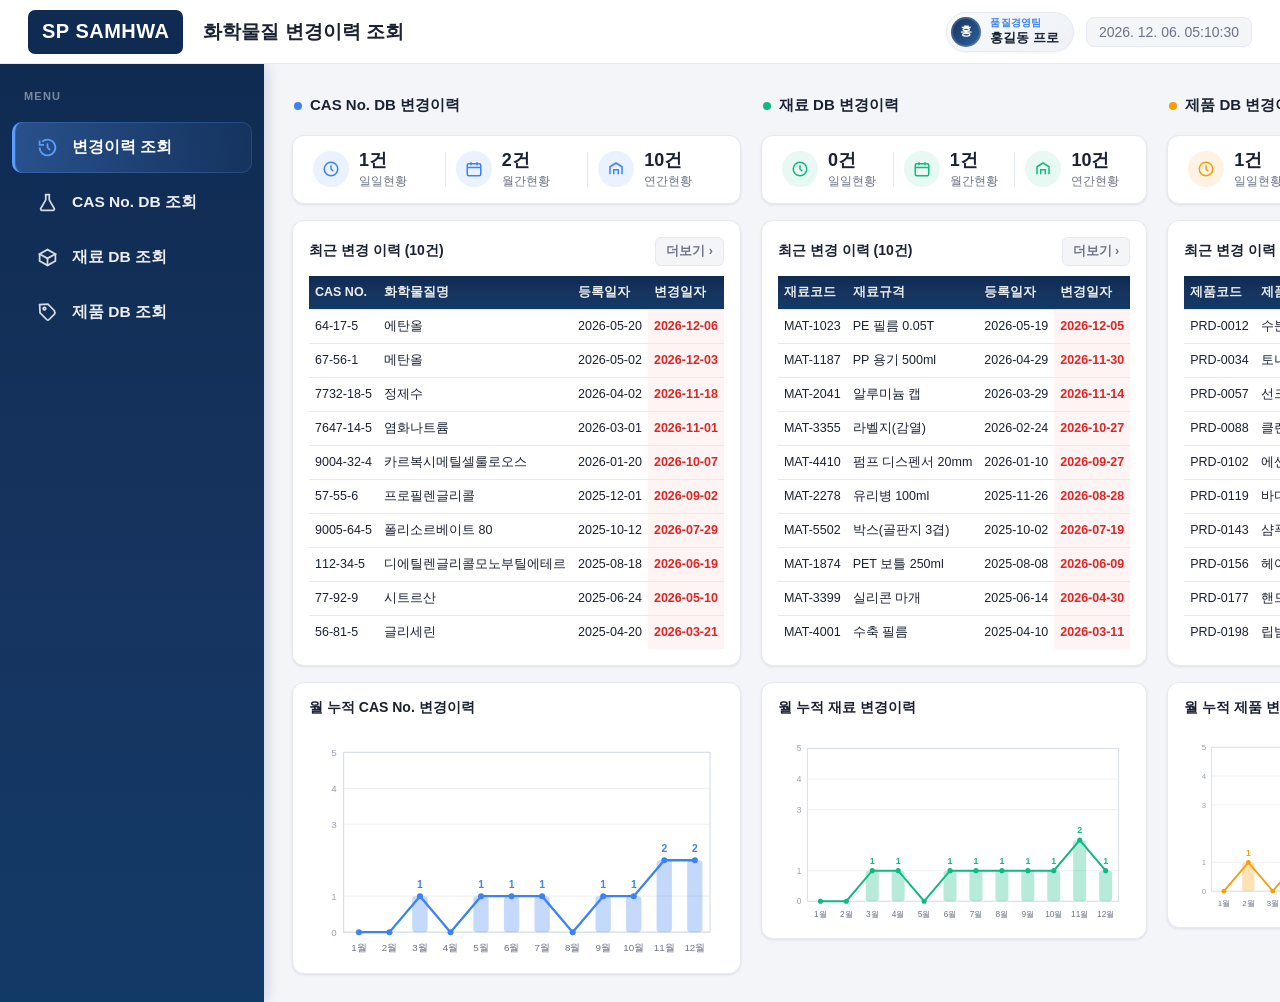
==== 1페이지_메인대시보드.html @ 1446a9ec "Add chemical substance change history lookup prototype Static HTML/CSS/JS prototype for the change-h" ====
<!DOCTYPE html>
<html lang="ko">
<head>
<meta charset="UTF-8">
<meta name="viewport" content="width=device-width, initial-scale=1.0">
<title>화학물질 변경이력 조회</title>
<link rel="stylesheet" href="common.css">
</head>
<body>
  <div class="app-shell">
    <header>
      <div class="header-left">
        <div class="logo-wrap">
          <img id="logo-img" src="logo.png" alt="SP SAMHWA"
               onerror="this.style.display='none'; document.getElementById('logo-fallback').style.display='flex';">
          <div class="logo-fallback" id="logo-fallback">SP SAMHWA</div>
        </div>
        <div class="page-title">화학물질 변경이력 조회</div>
      </div>
      <div class="header-right">
        <div class="user-badge" id="header-user">
          <div class="user-avatar">
            <img src="user-photo.png" alt="홍길동"
                 onerror="this.replaceWith(document.createTextNode('홍'));">
          </div>
          <div class="user-text">
            <div class="user-team">품질경영팀</div>
            <div class="user-name">홍길동 프로</div>
          </div>
        </div>
        <div class="header-clock" id="header-clock"></div>
      </div>
    </header>

    <div class="app-body">
      <nav class="sidebar">
        <div class="sidebar-label">MENU</div>
        <a href="1페이지_메인대시보드.html" class="active">
          <span class="nav-icon"><svg viewBox="0 0 24 24" fill="none" stroke="currentColor" stroke-width="2"><path d="M3 12a9 9 0 1 0 3-6.7"/><path d="M3 4v5h5"/><path d="M12 7v5l3 3"/></svg></span>변경이력 조회
        </a>
        <a href="2페이지_CASNo_DB조회.html">
          <span class="nav-icon"><svg viewBox="0 0 24 24" fill="none" stroke="currentColor" stroke-width="2"><path d="M9 3h6"/><path d="M10 3v6l-5.5 9.5A1.5 1.5 0 0 0 5.8 21h12.4a1.5 1.5 0 0 0 1.3-2.5L14 9V3"/></svg></span>CAS No. DB 조회
        </a>
        <a href="3페이지_재료_DB조회.html">
          <span class="nav-icon"><svg viewBox="0 0 24 24" fill="none" stroke="currentColor" stroke-width="2"><path d="M21 8 12 3 3 8l9 5 9-5Z"/><path d="M3 8v8l9 5 9-5V8"/><path d="M12 13v8"/></svg></span>재료 DB 조회
        </a>
        <a href="4페이지_제품_DB조회.html">
          <span class="nav-icon"><svg viewBox="0 0 24 24" fill="none" stroke="currentColor" stroke-width="2"><path d="M20 10 12.5 2.5 3 3l.5 9.5L11 20a2 2 0 0 0 2.8 0L20 13.8a2 2 0 0 0 0-2.8Z"/><circle cx="8.5" cy="7.5" r="1.5"/></svg></span>제품 DB 조회
        </a>
      </nav>

      <main>
        <div class="columns" id="columns"></div>
      </main>
    </div>
  </div>

  <script src="common.js"></script>
  <script>
    // ---------- Mock 데이터 (변경일자는 오늘 기준 상대일수로 생성 → 실행할 때마다 카운팅이 실제로 동작) ----------
    const DB_TYPES = [
      {
        key: 'cas', cls: 'cas', title: 'CAS No. DB 변경이력', shortName: 'CAS No.',
        columns: ['CAS NO.', '화학물질명', '등록일자', '변경일자'],
        offsets: [0, 3, 18, 35, 60, 95, 130, 170, 210, 260],
        names: ['64-17-5 · 에탄올', '67-56-1 · 메탄올', '7732-18-5 · 정제수', '7647-14-5 · 염화나트륨',
                '9004-32-4 · 카르복시메틸셀룰로오스', '57-55-6 · 프로필렌글리콜', '9005-64-5 · 폴리소르베이트 80',
                '112-34-5 · 디에틸렌글리콜모노부틸에테르', '77-92-9 · 시트르산', '56-81-5 · 글리세린']
      },
      {
        key: 'material', cls: 'material', title: '재료 DB 변경이력', shortName: '재료',
        columns: ['재료코드', '재료규격', '등록일자', '변경일자'],
        offsets: [1, 6, 22, 40, 70, 100, 140, 180, 220, 270],
        names: ['MAT-1023 · PE 필름 0.05T', 'MAT-1187 · PP 용기 500ml', 'MAT-2041 · 알루미늄 캡',
                'MAT-3355 · 라벨지(감열)', 'MAT-4410 · 펌프 디스펜서 20mm', 'MAT-2278 · 유리병 100ml',
                'MAT-5502 · 박스(골판지 3겹)', 'MAT-1874 · PET 보틀 250ml', 'MAT-3399 · 실리콘 마개', 'MAT-4001 · 수축 필름']
      },
      {
        key: 'product', cls: 'product', title: '제품 DB 변경이력', shortName: '제품',
        columns: ['제품코드', '제품명', '등록일자', '변경일자'],
        offsets: [0, 9, 25, 55, 85, 120, 160, 200, 240, 290],
        names: ['PRD-0012 · 수분크림 100ml', 'PRD-0034 · 토너 150ml', 'PRD-0057 · 선크림 50ml',
                'PRD-0088 · 클렌징폼 120g', 'PRD-0102 · 에센스 30ml', 'PRD-0119 · 바디로션 300ml',
                'PRD-0143 · 샴푸 400ml', 'PRD-0156 · 헤어에센스 80ml', 'PRD-0177 · 핸드크림 50ml', 'PRD-0198 · 립밤 5g']
      }
    ];

    const COLOR_MAP = { cas: '#3b82f6', material: '#10b981', product: '#f59e0b' };

    // 1월~12월 고정 (올해 기준). 아직 도래하지 않은 미래 월은 isFuture=true로 표시하여 그래프를 그리지 않음
    const MONTHLY_WINDOW = Array.from({ length: 12 }, (_, i) => {
      const month = i + 1;
      return { year: todayYear, month, label: `${month}월`, isFuture: month > todayMonth };
    });

    // 월별 집계: 중단 변경이력(rows)과 동일한 데이터로 히스토그램 연동
    function monthlyAggregate(rows) {
      return MONTHLY_WINDOW.map(({ year, month, label, isFuture }) => {
        const count = isFuture ? 0 : rows.filter(r => {
          const [y, m] = r[3].split('-').map(Number);
          return y === year && m === month;
        }).length;
        return { label, count, isFuture };
      });
    }

    // 등록일자는 변경일자보다 항상 이전으로 임의 생성
    function buildRows(db) {
      return db.offsets.map((off, i) => {
        const changedDate = daysAgo(off);
        const registeredDate = daysAgo(off + 200 + i * 15);
        const [code, name] = db.names[i].split(' · ');
        return [code, name, registeredDate, changedDate];
      });
    }

    // ---------- 카운팅 규칙 ----------
    // 일일: 변경일자 == 오늘 / 월간: 변경일자의 연·월 == 오늘의 연·월 / 연간: 변경일자의 연 == 오늘의 연
    function countStats(rows) {
      let daily = 0, monthly = 0, yearly = 0;
      rows.forEach(r => {
        const changed = r[3];
        const [y, m] = changed.split('-').map(Number);
        if (changed === todayISO) daily++;
        if (y === todayYear && m === todayMonth) monthly++;
        if (y === todayYear) yearly++;
      });
      return { daily, monthly, yearly };
    }

    // "보기 좋은" 눈금 최댓값 계산 (1/2/5 x 10^n 단위)
    function niceCeil(v) {
      if (v <= 5) return 5;
      const magnitude = Math.pow(10, Math.floor(Math.log10(v)));
      const residual = v / magnitude;
      let niceResidual = 10;
      if (residual <= 1) niceResidual = 1;
      else if (residual <= 2) niceResidual = 2;
      else if (residual <= 5) niceResidual = 5;
      return niceResidual * magnitude;
    }

    // ---------- 순수 SVG 콤보 차트(막대+꺾은선), 외부 라이브러리 미사용 ----------
    // buckets: [{label, count, isFuture}, ...] - 중단 변경이력과 동일 데이터로 집계된 값
    function comboChartSvg(buckets, color) {
      const width = 360, height = 200;
      const pad = { top: 22, right: 12, bottom: 22, left: 30 };
      const chartW = width - pad.left - pad.right;
      const chartH = height - pad.top - pad.bottom;
      const data = buckets.map(b => b.count);
      const rawMax = Math.max(...data, 1);
      const scaleMax = niceCeil(rawMax * 1.2);
      const tickCount = 4;
      const step = chartW / data.length;
      const barW = step * 0.5;
      const yOf = v => pad.top + chartH - (v / scaleMax) * chartH;

      // 틀(테두리)
      const frame = `<rect x="${pad.left}" y="${pad.top}" width="${chartW}" height="${chartH}" fill="none" stroke="#d8dee8" stroke-width="1"/>`;

      // 좌측 눈금 + 가로 그리드선
      let gridlines = '', tickLabels = '';
      for (let i = 0; i <= tickCount; i++) {
        const val = Math.round((scaleMax / tickCount) * i);
        const y = yOf(val);
        gridlines += `<line x1="${pad.left}" y1="${y.toFixed(1)}" x2="${pad.left + chartW}" y2="${y.toFixed(1)}" stroke="#eef1f6" stroke-width="1"/>`;
        tickLabels += `<text x="${pad.left - 6}" y="${(y + 3).toFixed(1)}" font-size="8.5" fill="#98a1b3" text-anchor="end">${val}</text>`;
      }

      // 막대 + 꺾은선 + 값 라벨 (미래 월은 데이터가 없으므로 아예 그리지 않음)
      let bars = '', points = [], valueLabels = '';
      buckets.forEach((b, i) => {
        if (b.isFuture) return;
        const v = b.count;
        const barH = (v / scaleMax) * chartH;
        const x = pad.left + step * i + (step - barW) / 2;
        const y = pad.top + (chartH - barH);
        bars += `<rect x="${x.toFixed(1)}" y="${y.toFixed(1)}" width="${barW.toFixed(1)}" height="${barH.toFixed(1)}" rx="3" fill="${color}" fill-opacity="0.30"/>`;
        const cx = pad.left + step * i + step / 2;
        const cy = yOf(v);
        points.push([cx, cy]);
        if (v > 0) {
          valueLabels += `<text x="${cx.toFixed(1)}" y="${(cy - 7).toFixed(1)}" font-size="9" font-weight="700" fill="${color}" text-anchor="middle">${v}</text>`;
        }
      });

      const linePath = points.map((p, i) => (i === 0 ? 'M' : 'L') + p[0].toFixed(1) + ',' + p[1].toFixed(1)).join(' ');
      const dots = points.map(p => `<circle cx="${p[0].toFixed(1)}" cy="${p[1].toFixed(1)}" r="2.6" fill="${color}"/>`).join('');
      const monthLabels = buckets.map((b, i) => {
        const x = pad.left + step * i + step / 2;
        return `<text x="${x.toFixed(1)}" y="${height - 6}" font-size="8.5" fill="${b.isFuture ? '#c7ccd6' : '#6b7385'}" text-anchor="middle">${b.label}</text>`;
      }).join('');

      return `<svg viewBox="0 0 ${width} ${height}" xmlns="http://www.w3.org/2000/svg">
        ${gridlines}
        ${frame}
        ${tickLabels}
        ${bars}
        <path d="${linePath}" fill="none" stroke="${color}" stroke-width="2"/>
        ${dots}
        ${valueLabels}
        ${monthLabels}
      </svg>`;
    }

    // ---------- 렌더링 ----------
    const columnsEl = document.getElementById('columns');

    DB_TYPES.forEach(db => {
      const rows = buildRows(db).sort((a, b) => (a[3] < b[3] ? 1 : -1));
      const { daily, monthly, yearly } = countStats(rows);

      const section = document.createElement('section');
      section.className = `db-column ${db.cls}`;

      const rowsHtml = rows.map(r => `
        <tr>${r.map((cell, i) => `<td class="${i === 3 ? 'changed' : ''}">${cell}</td>`).join('')}</tr>
      `).join('');

      section.innerHTML = `
        <div class="column-title"><span class="dot"></span>${db.title}</div>

        <div class="summary-row">
          <div class="summary-item">
            <div class="summary-icon">${iconHtml('daily')}</div>
            <div><div class="summary-value">${daily.toLocaleString()}건</div><div class="summary-label">일일현황</div></div>
          </div>
          <div class="summary-divider"></div>
          <div class="summary-item">
            <div class="summary-icon">${iconHtml('monthly')}</div>
            <div><div class="summary-value">${monthly.toLocaleString()}건</div><div class="summary-label">월간현황</div></div>
          </div>
          <div class="summary-divider"></div>
          <div class="summary-item">
            <div class="summary-icon">${iconHtml('yearly')}</div>
            <div><div class="summary-value">${yearly.toLocaleString()}건</div><div class="summary-label">연간현황</div></div>
          </div>
        </div>

        <div class="card">
          <div class="card-header">
            <h3>최근 변경 이력 (10건)</h3>
            <button class="more-btn" data-target="${db.key}">더보기 ›</button>
          </div>
          <table>
            <thead><tr>${db.columns.map(c => `<th>${c}</th>`).join('')}</tr></thead>
            <tbody>${rowsHtml}</tbody>
          </table>
        </div>

        <div class="card chart-card">
          <div class="card-header"><h3>월 누적 ${db.shortName} 변경이력</h3></div>
          ${comboChartSvg(monthlyAggregate(rows), COLOR_MAP[db.key])}
        </div>
      `;

      columnsEl.appendChild(section);
    });

    wireIconFallbacks();

    const MORE_BTN_PAGE = { cas: '2페이지_CASNo_DB조회.html', material: '3페이지_재료_DB조회.html', product: '4페이지_제품_DB조회.html' };
    const MORE_BTN_READY = { cas: true, material: false, product: false };

    document.querySelectorAll('.more-btn').forEach(btn => {
      btn.addEventListener('click', () => {
        const key = btn.dataset.target;
        if (MORE_BTN_READY[key]) {
          location.href = MORE_BTN_PAGE[key];
        } else {
          alert('해당 상세 페이지는 추후 구축 예정입니다.');
        }
      });
    });
  </script>
</body>
</html>
---- common.css ----
:root {
  --bg: #f3f5f9;
  --surface: #ffffff;
  --border: #e5e9f0;
  --text: #1a2233;
  --text-muted: #6b7385;
  --cas: #3b82f6;
  --cas-bg: #eaf1ff;
  --material: #10b981;
  --material-bg: #e7f9f2;
  --product: #f59e0b;
  --product-bg: #fef3e2;
  --shadow: 0 1px 3px rgba(20, 30, 60, 0.06), 0 1px 2px rgba(20, 30, 60, 0.04);
}

* { box-sizing: border-box; }

body {
  margin: 0;
  background: var(--bg);
  color: var(--text);
  font-family: "Segoe UI", "Malgun Gothic", -apple-system, BlinkMacSystemFont, sans-serif;
}

.app-shell {
  display: flex;
  flex-direction: column;
  min-height: 100vh;
}

header {
  position: sticky;
  top: 0;
  z-index: 10;
  height: 64px;
  background: var(--surface);
  border-bottom: 1px solid var(--border);
  display: flex;
  align-items: center;
  justify-content: space-between;
  padding: 0 28px;
}

.header-left { display: flex; align-items: center; gap: 20px; }

.logo-wrap { display: flex; align-items: center; height: 44px; }
.logo-wrap img { height: 44px; display: block; }

.logo-fallback {
  display: none;
  align-items: center;
  height: 44px;
  padding: 0 14px;
  border-radius: 7px;
  background: #0f2b52;
  color: #fff;
  font-weight: 700;
  font-size: 20px;
  letter-spacing: 0.5px;
}

.page-title { font-size: 19px; font-weight: 700; color: var(--text); }

.header-right { display: flex; align-items: center; gap: 12px; }

.user-badge {
  display: flex;
  align-items: center;
  gap: 9px;
  padding: 4px 14px 4px 4px;
  border-radius: 999px;
  background: linear-gradient(135deg, #f8fafc, #eef1f6);
  border: 1px solid var(--border);
  box-shadow: 0 1px 2px rgba(20, 30, 60, 0.05);
}

.user-avatar {
  width: 30px;
  height: 30px;
  min-width: 30px;
  border-radius: 50%;
  background: linear-gradient(135deg, #16345f, #2f5f9e);
  color: #fff;
  font-size: 12px;
  font-weight: 700;
  display: flex;
  align-items: center;
  justify-content: center;
  box-shadow: inset 0 0 0 2px rgba(255, 255, 255, 0.15);
  overflow: hidden;
}

.user-avatar img { width: 100%; height: 100%; object-fit: cover; border-radius: 50%; }

.user-text { display: flex; flex-direction: column; line-height: 1.25; }
.user-team { font-size: 10px; font-weight: 700; color: var(--cas); letter-spacing: 0.3px; }
.user-name { font-size: 13px; font-weight: 700; color: var(--text); }

.header-clock {
  font-variant-numeric: tabular-nums;
  font-size: 14px;
  color: var(--text-muted);
  background: var(--bg);
  padding: 6px 12px;
  border-radius: 8px;
  border: 1px solid var(--border);
}

/* ---------- 좌측 카테고리 메뉴 ---------- */
.app-body { display: flex; flex: 1; align-items: stretch; }

.sidebar {
  width: 264px;
  min-width: 264px;
  background: linear-gradient(180deg, #0f2b52 0%, #16345f 55%, #123a66 100%);
  border-right: none;
  box-shadow: 2px 0 14px rgba(15, 43, 82, 0.18);
  padding: 26px 0;
  position: relative;
  z-index: 5;
}

.sidebar-label {
  padding: 0 24px 16px;
  font-size: 11px;
  font-weight: 700;
  letter-spacing: 1.2px;
  color: rgba(255, 255, 255, 0.45);
}

.sidebar a {
  display: flex;
  align-items: center;
  gap: 14px;
  padding: 15px 22px;
  margin: 4px 12px;
  border-radius: 10px;
  font-size: 15.5px;
  font-weight: 600;
  color: rgba(255, 255, 255, 0.92);
  text-decoration: none;
  border-left: 3px solid transparent;
  transition: background 0.15s, color 0.15s;
}

.sidebar a .nav-icon {
  width: 21px;
  height: 21px;
  min-width: 21px;
  display: flex;
  opacity: 0.9;
  transition: opacity 0.15s;
}

.sidebar a .nav-icon svg { width: 100%; height: 100%; }

.sidebar a:hover { background: rgba(255, 255, 255, 0.1); color: #fff; }
.sidebar a:hover .nav-icon { opacity: 1; }

.sidebar a.active {
  color: #fff;
  background: linear-gradient(90deg, rgba(91, 157, 255, 0.32), rgba(91, 157, 255, 0.06));
  border-left-color: #5b9dff;
  box-shadow: inset 0 0 0 1px rgba(91, 157, 255, 0.22);
}

.sidebar a.active .nav-icon { opacity: 1; color: #5b9dff; }

main { flex: 1; padding: 28px; min-width: 0; }

/* ---------- 대시보드(1페이지) 3컬럼 ---------- */
.columns { display: grid; grid-template-columns: repeat(3, 1fr); gap: 20px; }

@media (max-width: 1100px) {
  .columns { grid-template-columns: 1fr; }
}

.db-column { display: flex; flex-direction: column; gap: 16px; }

.column-title {
  font-size: 15px;
  font-weight: 700;
  margin: 4px 2px;
  display: flex;
  align-items: center;
  gap: 8px;
}

.column-title .dot { width: 8px; height: 8px; border-radius: 50%; }

.cas .dot { background: var(--cas); }
.material .dot { background: var(--material); }
.product .dot { background: var(--product); }

.summary-row {
  background: var(--surface);
  border: 1px solid var(--border);
  border-radius: 12px;
  box-shadow: var(--shadow);
  padding: 14px 10px;
  display: flex;
  align-items: stretch;
}

.summary-item { flex: 1; display: flex; align-items: center; gap: 10px; padding: 0 10px; min-width: 0; }
.summary-divider { width: 1px; background: var(--border); margin: 2px 0; }

.summary-icon {
  width: 36px;
  height: 36px;
  min-width: 36px;
  border-radius: 50%;
  display: flex;
  align-items: center;
  justify-content: center;
}

.summary-icon img { width: 20px; height: 20px; object-fit: contain; }
.summary-icon svg { width: 18px; height: 18px; }

.cas .summary-icon { background: var(--cas-bg); color: var(--cas); }
.material .summary-icon { background: var(--material-bg); color: var(--material); }
.product .summary-icon { background: var(--product-bg); color: var(--product); }

.summary-value { font-size: 18px; font-weight: 700; line-height: 1.2; white-space: nowrap; }
.summary-label { font-size: 11.5px; color: var(--text-muted); margin-top: 2px; white-space: nowrap; }

.card {
  background: var(--surface);
  border: 1px solid var(--border);
  border-radius: 12px;
  box-shadow: var(--shadow);
  padding: 16px;
}

.card-header { display: flex; align-items: center; justify-content: space-between; margin-bottom: 10px; }
.card-header h3 { font-size: 14px; margin: 0; font-weight: 700; }

.more-btn {
  font-size: 12.5px;
  font-weight: 600;
  color: var(--text-muted);
  background: var(--bg);
  border: 1px solid var(--border);
  border-radius: 6px;
  padding: 5px 10px;
  cursor: pointer;
}

.more-btn:hover { background: #e9edf3; color: var(--text); }

table { width: 100%; border-collapse: collapse; font-size: 12.5px; }

th, td {
  text-align: left;
  padding: 8px 6px;
  border-bottom: 1px solid var(--border);
  white-space: nowrap;
  overflow: hidden;
  text-overflow: ellipsis;
}

th {
  background: linear-gradient(180deg, #0f2b52 0%, #16345f 55%, #123a66 100%);
  color: rgba(255, 255, 255, 0.92);
  font-weight: 600;
}
tr:last-child td { border-bottom: none; }
td.changed { color: #dc2626; font-weight: 700; }

.chart-card svg { display: block; width: 100%; height: auto; }

/* ---------- 조회 화면 (2/3/4페이지 공통) ---------- */
.search-card {
  background: var(--surface);
  border: 1px solid var(--border);
  border-radius: 12px;
  box-shadow: var(--shadow);
  padding: 18px 20px;
  margin-bottom: 20px;
}

.search-grid { display: flex; flex-wrap: wrap; gap: 14px; align-items: flex-end; }

.search-field { display: flex; flex-direction: column; gap: 6px; min-width: 170px; }
.search-field label { font-size: 12px; font-weight: 600; color: var(--text-muted); }

.search-field input,
.search-field select {
  padding: 8px 10px;
  border: 1px solid var(--border);
  border-radius: 8px;
  font-size: 13px;
  font-family: inherit;
  background: var(--bg);
  color: var(--text);
}

.search-field input:focus,
.search-field select:focus {
  outline: none;
  border-color: var(--cas);
  background: var(--surface);
}

.search-field-range { min-width: 250px; }

.range-inputs { display: flex; align-items: center; gap: 6px; }
.range-inputs input { flex: 1; min-width: 0; }
.range-sep { font-size: 12px; color: var(--text-muted); }

.search-btn {
  padding: 9px 24px;
  border: none;
  border-radius: 8px;
  background: var(--cas);
  color: #fff;
  font-weight: 700;
  font-size: 13.5px;
  cursor: pointer;
  white-space: nowrap;
}

.search-btn:hover { background: #2f6fe0; }

.result-count {
  display: inline-flex;
  align-items: center;
  gap: 6px;
  font-size: 12px;
  font-weight: 700;
  color: var(--cas);
  background: var(--cas-bg);
  padding: 5px 12px;
  border-radius: 999px;
  margin: 0 0 14px 0;
}

.table-wrap {
  border: 1px solid var(--border);
  border-radius: 10px;
  overflow: hidden;
}

.table-wrap table { font-size: 14.5px; }

.table-wrap thead th {
  background: linear-gradient(180deg, #0f2b52 0%, #16345f 55%, #123a66 100%);
  color: rgba(255, 255, 255, 0.92);
  font-size: 12px;
  font-weight: 700;
  text-transform: uppercase;
  letter-spacing: 0.5px;
  padding: 13px 14px;
  border-bottom: 1px solid var(--border);
}

.table-wrap tbody td {
  padding: 12px 14px;
  border-bottom: 1px solid var(--border);
}

.table-wrap tbody tr:last-child td { border-bottom: none; }
.table-wrap tbody tr:nth-child(even) { background: #f8fafc; }
.table-wrap tbody tr:hover { background: #eef4ff; }

.cas-code {
  font-family: "Consolas", "SFMono-Regular", monospace;
  font-weight: 700;
  font-size: 13.5px;
  background: var(--bg);
  border: 1px solid var(--border);
  padding: 3px 8px;
  border-radius: 6px;
  color: var(--text);
}

.detail-btn {
  background: #e5e7eb;
  color: #111827;
  border: 1px solid #d1d5db;
  border-radius: 6px;
  padding: 6px 14px;
  font-size: 12.5px;
  font-weight: 700;
  cursor: pointer;
  white-space: nowrap;
}

.detail-btn:hover { background: #d1d5db; }

td.changed { color: #dc2626; font-weight: 700; background: rgba(220, 38, 38, 0.05); }

.flag-y {
  display: inline-flex;
  align-items: center;
  justify-content: center;
  min-width: 24px;
  padding: 3px 9px;
  border-radius: 999px;
  font-size: 11px;
  font-weight: 700;
}
.flag-original { color: var(--cas); background: var(--cas-bg); }
.flag-changed { color: #dc2626; background: #fde8e8; }
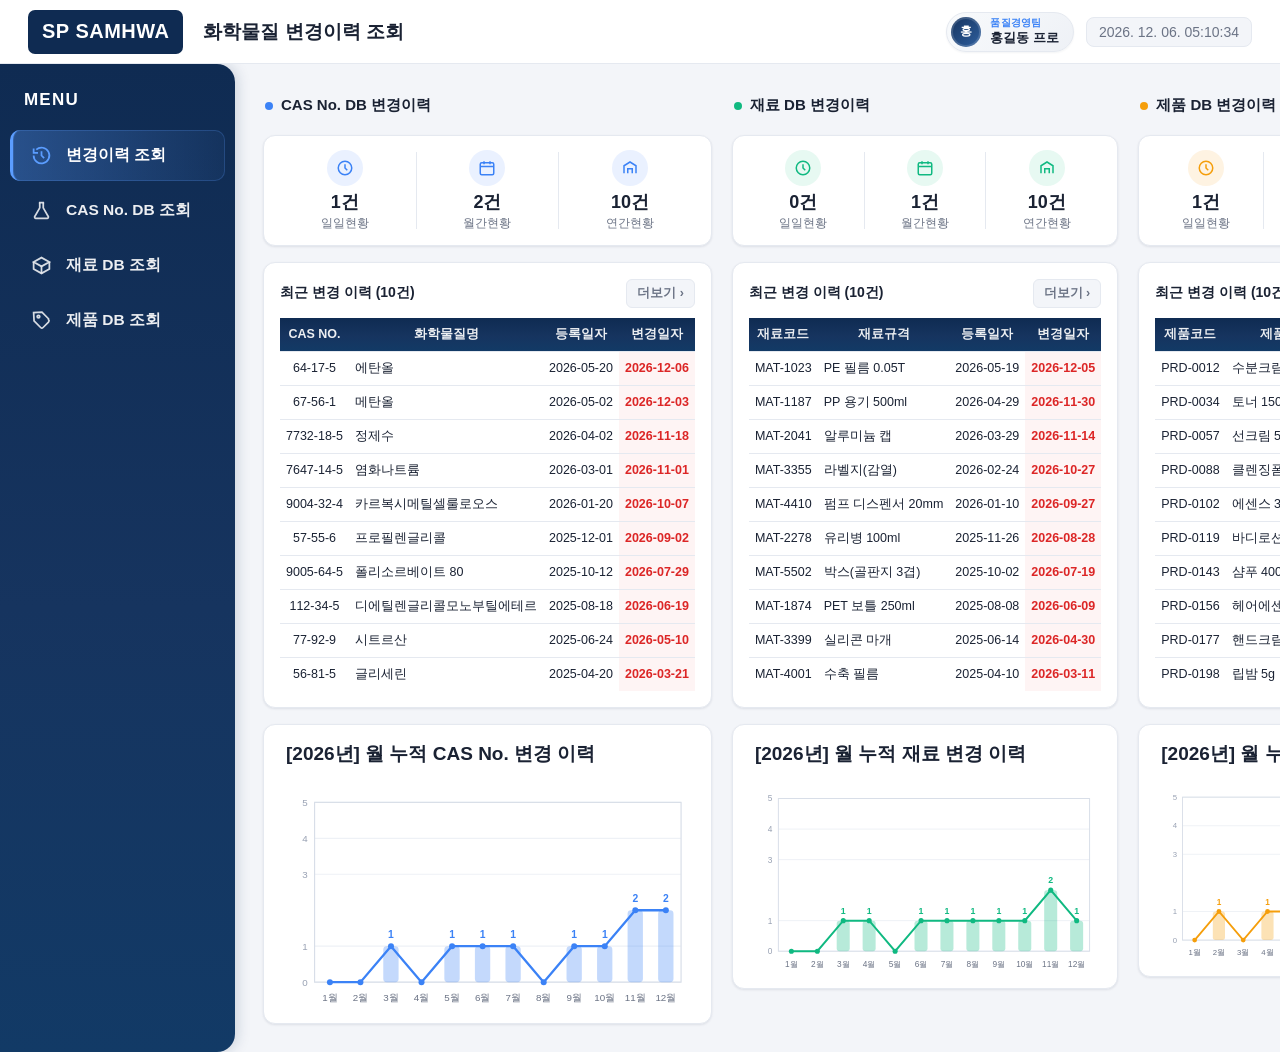
==== commit 30fd2c8e: "Polish dashboard and CAS No. lookup UI (alignment, sizing, sort order) - Dashboard: center-align key" ====
--- a/1페이지_메인대시보드.html
+++ b/1페이지_메인대시보드.html
@@ -249,7 +249,7 @@
         </div>
 
         <div class="card chart-card">
-          <div class="card-header"><h3>월 누적 ${db.shortName} 변경이력</h3></div>
+          <div class="card-header"><h3>[${todayYear}년] 월 누적 ${db.shortName} 변경 이력</h3></div>
           ${comboChartSvg(monthlyAggregate(rows), COLOR_MAP[db.key])}
         </div>
       `;
--- a/common.css
+++ b/common.css
@@ -110,10 +110,11 @@
 .app-body { display: flex; flex: 1; align-items: stretch; }
 
 .sidebar {
-  width: 264px;
-  min-width: 264px;
+  width: 235px;
+  min-width: 235px;
   background: linear-gradient(180deg, #0f2b52 0%, #16345f 55%, #123a66 100%);
   border-right: none;
+  border-radius: 0 18px 18px 0;
   box-shadow: 2px 0 14px rgba(15, 43, 82, 0.18);
   padding: 26px 0;
   position: relative;
@@ -122,18 +123,18 @@
 
 .sidebar-label {
   padding: 0 24px 16px;
-  font-size: 11px;
+  font-size: 17px;
   font-weight: 700;
   letter-spacing: 1.2px;
-  color: rgba(255, 255, 255, 0.45);
+  color: #ffffff;
 }
 
 .sidebar a {
   display: flex;
   align-items: center;
   gap: 14px;
-  padding: 15px 22px;
-  margin: 4px 12px;
+  padding: 15px 18px;
+  margin: 4px 10px;
   border-radius: 10px;
   font-size: 15.5px;
   font-weight: 600;
@@ -202,7 +203,7 @@
   align-items: stretch;
 }
 
-.summary-item { flex: 1; display: flex; align-items: center; gap: 10px; padding: 0 10px; min-width: 0; }
+.summary-item { flex: 1; display: flex; flex-direction: column; align-items: center; text-align: center; gap: 6px; padding: 0 10px; min-width: 0; }
 .summary-divider { width: 1px; background: var(--border); margin: 2px 0; }
 
 .summary-icon {
@@ -235,6 +236,8 @@
 
 .card-header { display: flex; align-items: center; justify-content: space-between; margin-bottom: 10px; }
 .card-header h3 { font-size: 14px; margin: 0; font-weight: 700; }
+.chart-card .card-header h3 { font-size: 19px; margin-left: 6px; }
+.result-card .card-header h3 { font-size: 22px; }
 
 .more-btn {
   font-size: 12.5px;
@@ -268,6 +271,14 @@
 tr:last-child td { border-bottom: none; }
 td.changed { color: #dc2626; font-weight: 700; }
 
+.columns table th:nth-child(1), .columns table td:nth-child(1),
+.columns table th:nth-child(3), .columns table td:nth-child(3),
+.columns table th:nth-child(4), .columns table td:nth-child(4) {
+  text-align: center;
+}
+
+.columns table th:nth-child(2) { text-align: center; }
+
 .chart-card svg { display: block; width: 100%; height: auto; }
 
 /* ---------- 조회 화면 (2/3/4페이지 공통) ---------- */
@@ -323,23 +334,44 @@
 
 .search-btn:hover { background: #2f6fe0; }
 
-.result-count {
+.result-stats {
   display: inline-flex;
   align-items: center;
-  gap: 6px;
-  font-size: 12px;
-  font-weight: 700;
-  color: var(--cas);
-  background: var(--cas-bg);
-  padding: 5px 12px;
-  border-radius: 999px;
-  margin: 0 0 14px 0;
-}
+  gap: 18px;
+  padding: 9px 22px;
+  border: 1px solid var(--border);
+  border-radius: 10px;
+  background: linear-gradient(135deg, #fbfcfe, #eef1f6);
+  box-shadow: var(--shadow);
+}
+
+.stat-block { display: flex; flex-direction: column; align-items: center; gap: 2px; min-width: 52px; }
+.stat-label {
+  font-size: 10.5px;
+  font-weight: 700;
+  letter-spacing: 0.5px;
+  color: var(--text-muted);
+  text-transform: uppercase;
+}
+.stat-value {
+  font-size: 19px;
+  font-weight: 800;
+  color: var(--text);
+  font-variant-numeric: tabular-nums;
+  line-height: 1.15;
+}
+.stat-value.stat-changed { color: #dc2626; }
+.stat-divider { width: 1px; height: 26px; background: var(--border); }
 
 .table-wrap {
   border: 1px solid var(--border);
   border-radius: 10px;
   overflow: hidden;
+}
+
+.result-card .result-inner {
+  max-width: 1000px;
+  margin: 0 auto;
 }
 
 .table-wrap table { font-size: 14.5px; }
@@ -347,12 +379,13 @@
 .table-wrap thead th {
   background: linear-gradient(180deg, #0f2b52 0%, #16345f 55%, #123a66 100%);
   color: rgba(255, 255, 255, 0.92);
-  font-size: 12px;
+  font-size: 13px;
   font-weight: 700;
   text-transform: uppercase;
   letter-spacing: 0.5px;
   padding: 13px 14px;
   border-bottom: 1px solid var(--border);
+  text-align: center;
 }
 
 .table-wrap tbody td {
@@ -360,6 +393,8 @@
   border-bottom: 1px solid var(--border);
 }
 
+.table-wrap tbody td:not(:first-child) { text-align: center; }
+
 .table-wrap tbody tr:last-child td { border-bottom: none; }
 .table-wrap tbody tr:nth-child(even) { background: #f8fafc; }
 .table-wrap tbody tr:hover { background: #eef4ff; }
@@ -367,7 +402,7 @@
 .cas-code {
   font-family: "Consolas", "SFMono-Regular", monospace;
   font-weight: 700;
-  font-size: 13.5px;
+  font-size: 1em;
   background: var(--bg);
   border: 1px solid var(--border);
   padding: 3px 8px;
@@ -395,10 +430,10 @@
   display: inline-flex;
   align-items: center;
   justify-content: center;
-  min-width: 24px;
-  padding: 3px 9px;
+  min-width: 30px;
+  padding: 5px 12px;
   border-radius: 999px;
-  font-size: 11px;
+  font-size: 14px;
   font-weight: 700;
 }
 .flag-original { color: var(--cas); background: var(--cas-bg); }
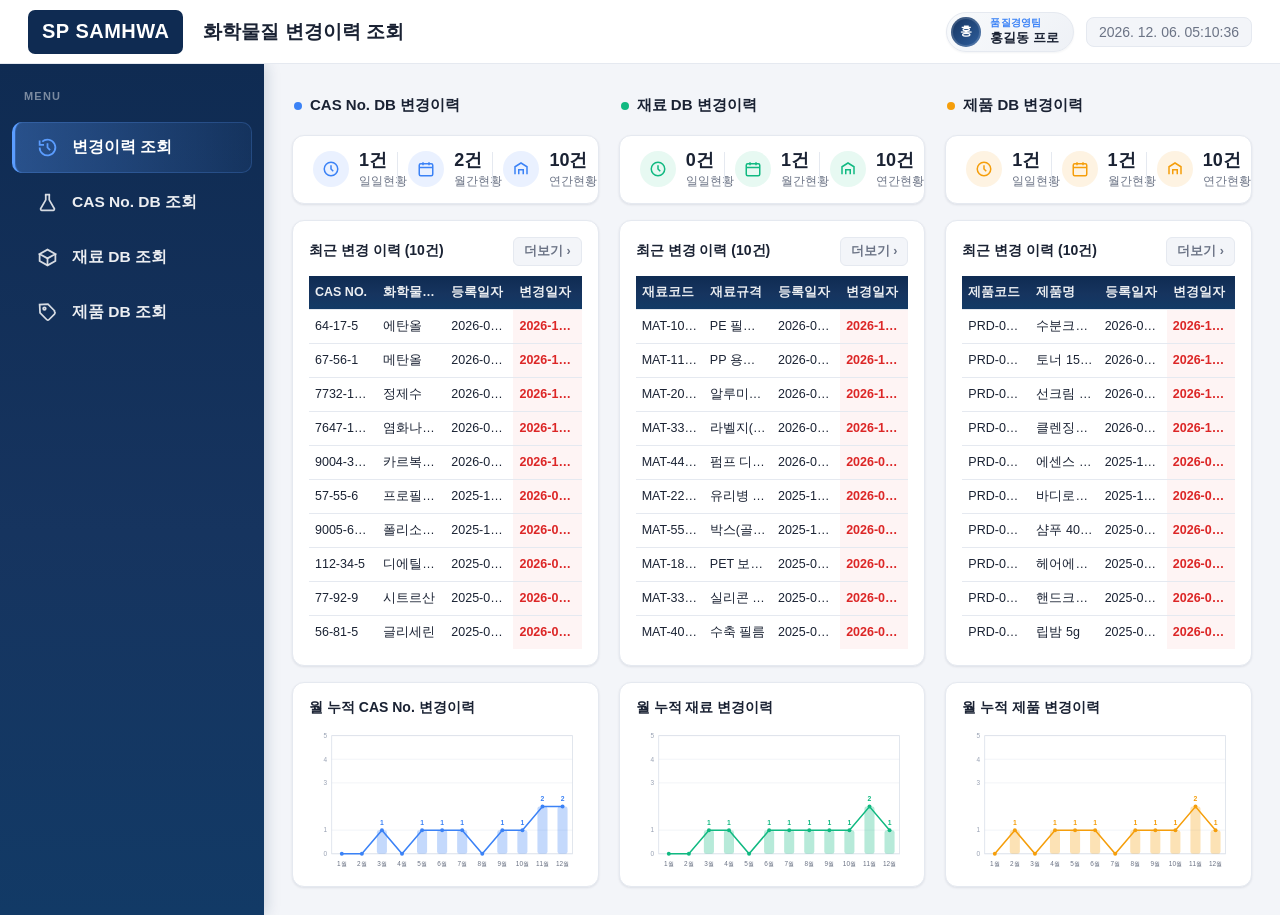
==== commit 2dfd5ab7: "Unify chart card heights, fix table overflow, add cache-busting, add briefing doc Fix monthly chart " ====
--- a/1페이지_메인대시보드.html
+++ b/1페이지_메인대시보드.html
@@ -4,7 +4,7 @@
 <meta charset="UTF-8">
 <meta name="viewport" content="width=device-width, initial-scale=1.0">
 <title>화학물질 변경이력 조회</title>
-<link rel="stylesheet" href="common.css">
+<link rel="stylesheet" href="common.css?v=20260918b">
 </head>
 <body>
   <div class="app-shell">
@@ -55,7 +55,7 @@
     </div>
   </div>
 
-  <script src="common.js"></script>
+  <script src="common.js?v=20260918b"></script>
   <script>
     // ---------- Mock 데이터 (변경일자는 오늘 기준 상대일수로 생성 → 실행할 때마다 카운팅이 실제로 동작) ----------
     const DB_TYPES = [
@@ -249,7 +249,7 @@
         </div>
 
         <div class="card chart-card">
-          <div class="card-header"><h3>[${todayYear}년] 월 누적 ${db.shortName} 변경 이력</h3></div>
+          <div class="card-header"><h3>월 누적 ${db.shortName} 변경이력</h3></div>
           ${comboChartSvg(monthlyAggregate(rows), COLOR_MAP[db.key])}
         </div>
       `;
--- a/common.css
+++ b/common.css
@@ -110,11 +110,10 @@
 .app-body { display: flex; flex: 1; align-items: stretch; }
 
 .sidebar {
-  width: 235px;
-  min-width: 235px;
+  width: 264px;
+  min-width: 264px;
   background: linear-gradient(180deg, #0f2b52 0%, #16345f 55%, #123a66 100%);
   border-right: none;
-  border-radius: 0 18px 18px 0;
   box-shadow: 2px 0 14px rgba(15, 43, 82, 0.18);
   padding: 26px 0;
   position: relative;
@@ -123,18 +122,18 @@
 
 .sidebar-label {
   padding: 0 24px 16px;
-  font-size: 17px;
+  font-size: 11px;
   font-weight: 700;
   letter-spacing: 1.2px;
-  color: #ffffff;
+  color: rgba(255, 255, 255, 0.45);
 }
 
 .sidebar a {
   display: flex;
   align-items: center;
   gap: 14px;
-  padding: 15px 18px;
-  margin: 4px 10px;
+  padding: 15px 22px;
+  margin: 4px 12px;
   border-radius: 10px;
   font-size: 15.5px;
   font-weight: 600;
@@ -170,7 +169,7 @@
 main { flex: 1; padding: 28px; min-width: 0; }
 
 /* ---------- 대시보드(1페이지) 3컬럼 ---------- */
-.columns { display: grid; grid-template-columns: repeat(3, 1fr); gap: 20px; }
+.columns { display: grid; grid-template-columns: repeat(3, minmax(0, 1fr)); gap: 20px; }
 
 @media (max-width: 1100px) {
   .columns { grid-template-columns: 1fr; }
@@ -203,7 +202,7 @@
   align-items: stretch;
 }
 
-.summary-item { flex: 1; display: flex; flex-direction: column; align-items: center; text-align: center; gap: 6px; padding: 0 10px; min-width: 0; }
+.summary-item { flex: 1; display: flex; align-items: center; gap: 10px; padding: 0 10px; min-width: 0; }
 .summary-divider { width: 1px; background: var(--border); margin: 2px 0; }
 
 .summary-icon {
@@ -236,8 +235,6 @@
 
 .card-header { display: flex; align-items: center; justify-content: space-between; margin-bottom: 10px; }
 .card-header h3 { font-size: 14px; margin: 0; font-weight: 700; }
-.chart-card .card-header h3 { font-size: 19px; margin-left: 6px; }
-.result-card .card-header h3 { font-size: 22px; }
 
 .more-btn {
   font-size: 12.5px;
@@ -252,7 +249,7 @@
 
 .more-btn:hover { background: #e9edf3; color: var(--text); }
 
-table { width: 100%; border-collapse: collapse; font-size: 12.5px; }
+table { width: 100%; border-collapse: collapse; font-size: 12.5px; table-layout: fixed; }
 
 th, td {
   text-align: left;
@@ -271,15 +268,8 @@
 tr:last-child td { border-bottom: none; }
 td.changed { color: #dc2626; font-weight: 700; }
 
-.columns table th:nth-child(1), .columns table td:nth-child(1),
-.columns table th:nth-child(3), .columns table td:nth-child(3),
-.columns table th:nth-child(4), .columns table td:nth-child(4) {
-  text-align: center;
-}
-
-.columns table th:nth-child(2) { text-align: center; }
-
 .chart-card svg { display: block; width: 100%; height: auto; }
+.chart-card .card-header { margin-bottom: 2px; }
 
 /* ---------- 조회 화면 (2/3/4페이지 공통) ---------- */
 .search-card {
@@ -334,44 +324,23 @@
 
 .search-btn:hover { background: #2f6fe0; }
 
-.result-stats {
+.result-count {
   display: inline-flex;
   align-items: center;
-  gap: 18px;
-  padding: 9px 22px;
-  border: 1px solid var(--border);
-  border-radius: 10px;
-  background: linear-gradient(135deg, #fbfcfe, #eef1f6);
-  box-shadow: var(--shadow);
-}
-
-.stat-block { display: flex; flex-direction: column; align-items: center; gap: 2px; min-width: 52px; }
-.stat-label {
-  font-size: 10.5px;
-  font-weight: 700;
-  letter-spacing: 0.5px;
-  color: var(--text-muted);
-  text-transform: uppercase;
-}
-.stat-value {
-  font-size: 19px;
-  font-weight: 800;
-  color: var(--text);
-  font-variant-numeric: tabular-nums;
-  line-height: 1.15;
-}
-.stat-value.stat-changed { color: #dc2626; }
-.stat-divider { width: 1px; height: 26px; background: var(--border); }
+  gap: 6px;
+  font-size: 12px;
+  font-weight: 700;
+  color: var(--cas);
+  background: var(--cas-bg);
+  padding: 5px 12px;
+  border-radius: 999px;
+  margin: 0 0 14px 0;
+}
 
 .table-wrap {
   border: 1px solid var(--border);
   border-radius: 10px;
   overflow: hidden;
-}
-
-.result-card .result-inner {
-  max-width: 1000px;
-  margin: 0 auto;
 }
 
 .table-wrap table { font-size: 14.5px; }
@@ -379,13 +348,12 @@
 .table-wrap thead th {
   background: linear-gradient(180deg, #0f2b52 0%, #16345f 55%, #123a66 100%);
   color: rgba(255, 255, 255, 0.92);
-  font-size: 13px;
+  font-size: 12px;
   font-weight: 700;
   text-transform: uppercase;
   letter-spacing: 0.5px;
   padding: 13px 14px;
   border-bottom: 1px solid var(--border);
-  text-align: center;
 }
 
 .table-wrap tbody td {
@@ -393,8 +361,6 @@
   border-bottom: 1px solid var(--border);
 }
 
-.table-wrap tbody td:not(:first-child) { text-align: center; }
-
 .table-wrap tbody tr:last-child td { border-bottom: none; }
 .table-wrap tbody tr:nth-child(even) { background: #f8fafc; }
 .table-wrap tbody tr:hover { background: #eef4ff; }
@@ -402,7 +368,7 @@
 .cas-code {
   font-family: "Consolas", "SFMono-Regular", monospace;
   font-weight: 700;
-  font-size: 1em;
+  font-size: 13.5px;
   background: var(--bg);
   border: 1px solid var(--border);
   padding: 3px 8px;
@@ -430,10 +396,10 @@
   display: inline-flex;
   align-items: center;
   justify-content: center;
-  min-width: 30px;
-  padding: 5px 12px;
+  min-width: 24px;
+  padding: 3px 9px;
   border-radius: 999px;
-  font-size: 14px;
+  font-size: 11px;
   font-weight: 700;
 }
 .flag-original { color: var(--cas); background: var(--cas-bg); }
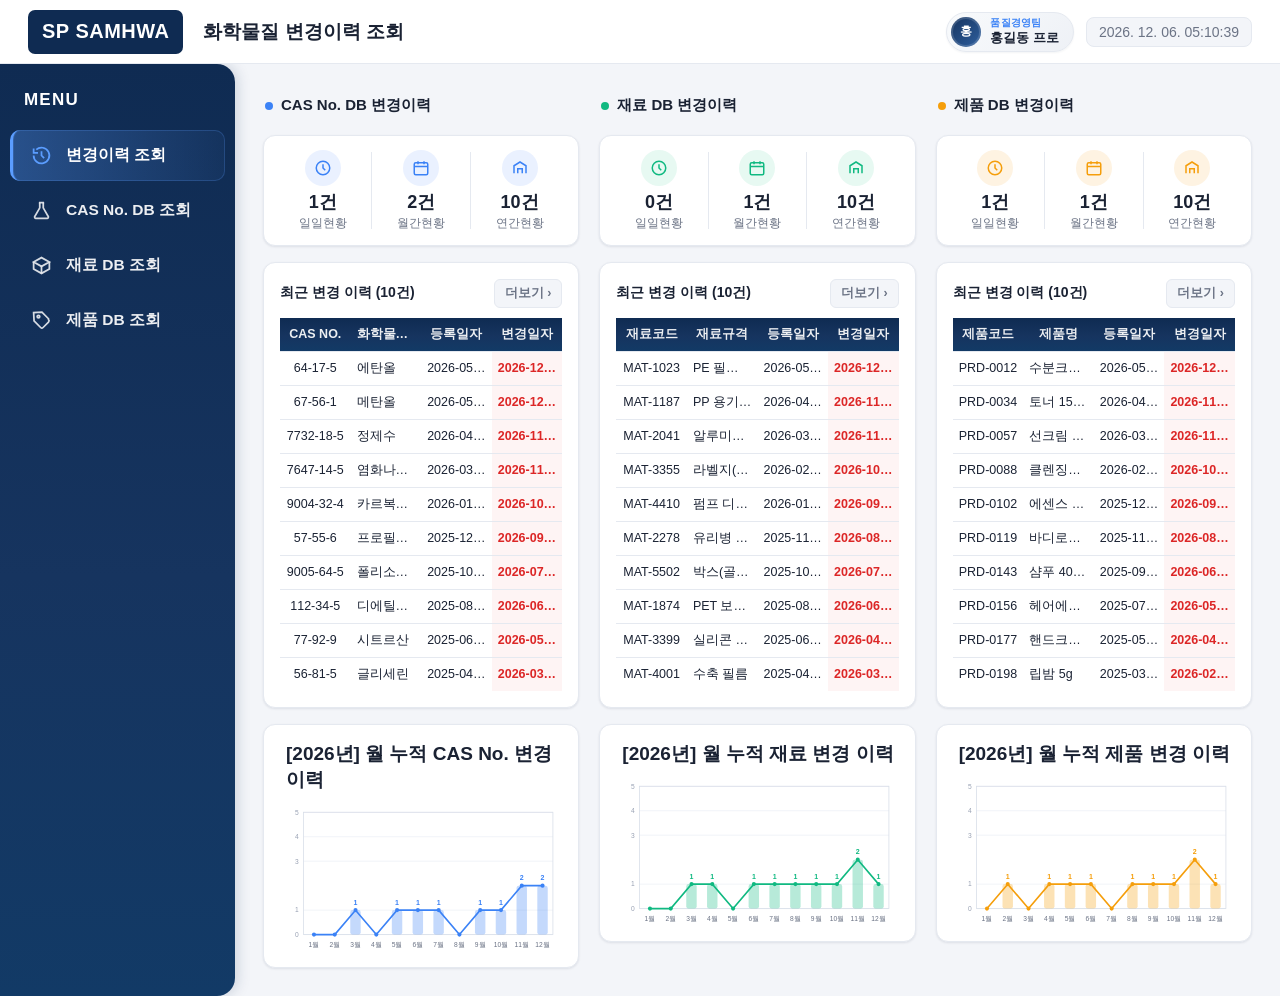
==== commit 6221464e: "Merge remote-tracking branch 'origin/main'" ====
--- a/1페이지_메인대시보드.html
+++ b/1페이지_메인대시보드.html
@@ -249,7 +249,7 @@
         </div>
 
         <div class="card chart-card">
-          <div class="card-header"><h3>월 누적 ${db.shortName} 변경이력</h3></div>
+          <div class="card-header"><h3>[${todayYear}년] 월 누적 ${db.shortName} 변경 이력</h3></div>
           ${comboChartSvg(monthlyAggregate(rows), COLOR_MAP[db.key])}
         </div>
       `;
--- a/common.css
+++ b/common.css
@@ -110,10 +110,11 @@
 .app-body { display: flex; flex: 1; align-items: stretch; }
 
 .sidebar {
-  width: 264px;
-  min-width: 264px;
+  width: 235px;
+  min-width: 235px;
   background: linear-gradient(180deg, #0f2b52 0%, #16345f 55%, #123a66 100%);
   border-right: none;
+  border-radius: 0 18px 18px 0;
   box-shadow: 2px 0 14px rgba(15, 43, 82, 0.18);
   padding: 26px 0;
   position: relative;
@@ -122,18 +123,18 @@
 
 .sidebar-label {
   padding: 0 24px 16px;
-  font-size: 11px;
+  font-size: 17px;
   font-weight: 700;
   letter-spacing: 1.2px;
-  color: rgba(255, 255, 255, 0.45);
+  color: #ffffff;
 }
 
 .sidebar a {
   display: flex;
   align-items: center;
   gap: 14px;
-  padding: 15px 22px;
-  margin: 4px 12px;
+  padding: 15px 18px;
+  margin: 4px 10px;
   border-radius: 10px;
   font-size: 15.5px;
   font-weight: 600;
@@ -202,7 +203,7 @@
   align-items: stretch;
 }
 
-.summary-item { flex: 1; display: flex; align-items: center; gap: 10px; padding: 0 10px; min-width: 0; }
+.summary-item { flex: 1; display: flex; flex-direction: column; align-items: center; text-align: center; gap: 6px; padding: 0 10px; min-width: 0; }
 .summary-divider { width: 1px; background: var(--border); margin: 2px 0; }
 
 .summary-icon {
@@ -235,6 +236,8 @@
 
 .card-header { display: flex; align-items: center; justify-content: space-between; margin-bottom: 10px; }
 .card-header h3 { font-size: 14px; margin: 0; font-weight: 700; }
+.chart-card .card-header h3 { font-size: 19px; margin-left: 6px; }
+.result-card .card-header h3 { font-size: 22px; }
 
 .more-btn {
   font-size: 12.5px;
@@ -268,6 +271,14 @@
 tr:last-child td { border-bottom: none; }
 td.changed { color: #dc2626; font-weight: 700; }
 
+.columns table th:nth-child(1), .columns table td:nth-child(1),
+.columns table th:nth-child(3), .columns table td:nth-child(3),
+.columns table th:nth-child(4), .columns table td:nth-child(4) {
+  text-align: center;
+}
+
+.columns table th:nth-child(2) { text-align: center; }
+
 .chart-card svg { display: block; width: 100%; height: auto; }
 .chart-card .card-header { margin-bottom: 2px; }
 
@@ -324,23 +335,44 @@
 
 .search-btn:hover { background: #2f6fe0; }
 
-.result-count {
+.result-stats {
   display: inline-flex;
   align-items: center;
-  gap: 6px;
-  font-size: 12px;
-  font-weight: 700;
-  color: var(--cas);
-  background: var(--cas-bg);
-  padding: 5px 12px;
-  border-radius: 999px;
-  margin: 0 0 14px 0;
-}
+  gap: 18px;
+  padding: 9px 22px;
+  border: 1px solid var(--border);
+  border-radius: 10px;
+  background: linear-gradient(135deg, #fbfcfe, #eef1f6);
+  box-shadow: var(--shadow);
+}
+
+.stat-block { display: flex; flex-direction: column; align-items: center; gap: 2px; min-width: 52px; }
+.stat-label {
+  font-size: 10.5px;
+  font-weight: 700;
+  letter-spacing: 0.5px;
+  color: var(--text-muted);
+  text-transform: uppercase;
+}
+.stat-value {
+  font-size: 19px;
+  font-weight: 800;
+  color: var(--text);
+  font-variant-numeric: tabular-nums;
+  line-height: 1.15;
+}
+.stat-value.stat-changed { color: #dc2626; }
+.stat-divider { width: 1px; height: 26px; background: var(--border); }
 
 .table-wrap {
   border: 1px solid var(--border);
   border-radius: 10px;
   overflow: hidden;
+}
+
+.result-card .result-inner {
+  max-width: 1000px;
+  margin: 0 auto;
 }
 
 .table-wrap table { font-size: 14.5px; }
@@ -348,12 +380,13 @@
 .table-wrap thead th {
   background: linear-gradient(180deg, #0f2b52 0%, #16345f 55%, #123a66 100%);
   color: rgba(255, 255, 255, 0.92);
-  font-size: 12px;
+  font-size: 13px;
   font-weight: 700;
   text-transform: uppercase;
   letter-spacing: 0.5px;
   padding: 13px 14px;
   border-bottom: 1px solid var(--border);
+  text-align: center;
 }
 
 .table-wrap tbody td {
@@ -361,6 +394,8 @@
   border-bottom: 1px solid var(--border);
 }
 
+.table-wrap tbody td:not(:first-child) { text-align: center; }
+
 .table-wrap tbody tr:last-child td { border-bottom: none; }
 .table-wrap tbody tr:nth-child(even) { background: #f8fafc; }
 .table-wrap tbody tr:hover { background: #eef4ff; }
@@ -368,7 +403,7 @@
 .cas-code {
   font-family: "Consolas", "SFMono-Regular", monospace;
   font-weight: 700;
-  font-size: 13.5px;
+  font-size: 1em;
   background: var(--bg);
   border: 1px solid var(--border);
   padding: 3px 8px;
@@ -396,10 +431,10 @@
   display: inline-flex;
   align-items: center;
   justify-content: center;
-  min-width: 24px;
-  padding: 3px 9px;
+  min-width: 30px;
+  padding: 5px 12px;
   border-radius: 999px;
-  font-size: 11px;
+  font-size: 14px;
   font-weight: 700;
 }
 .flag-original { color: var(--cas); background: var(--cas-bg); }
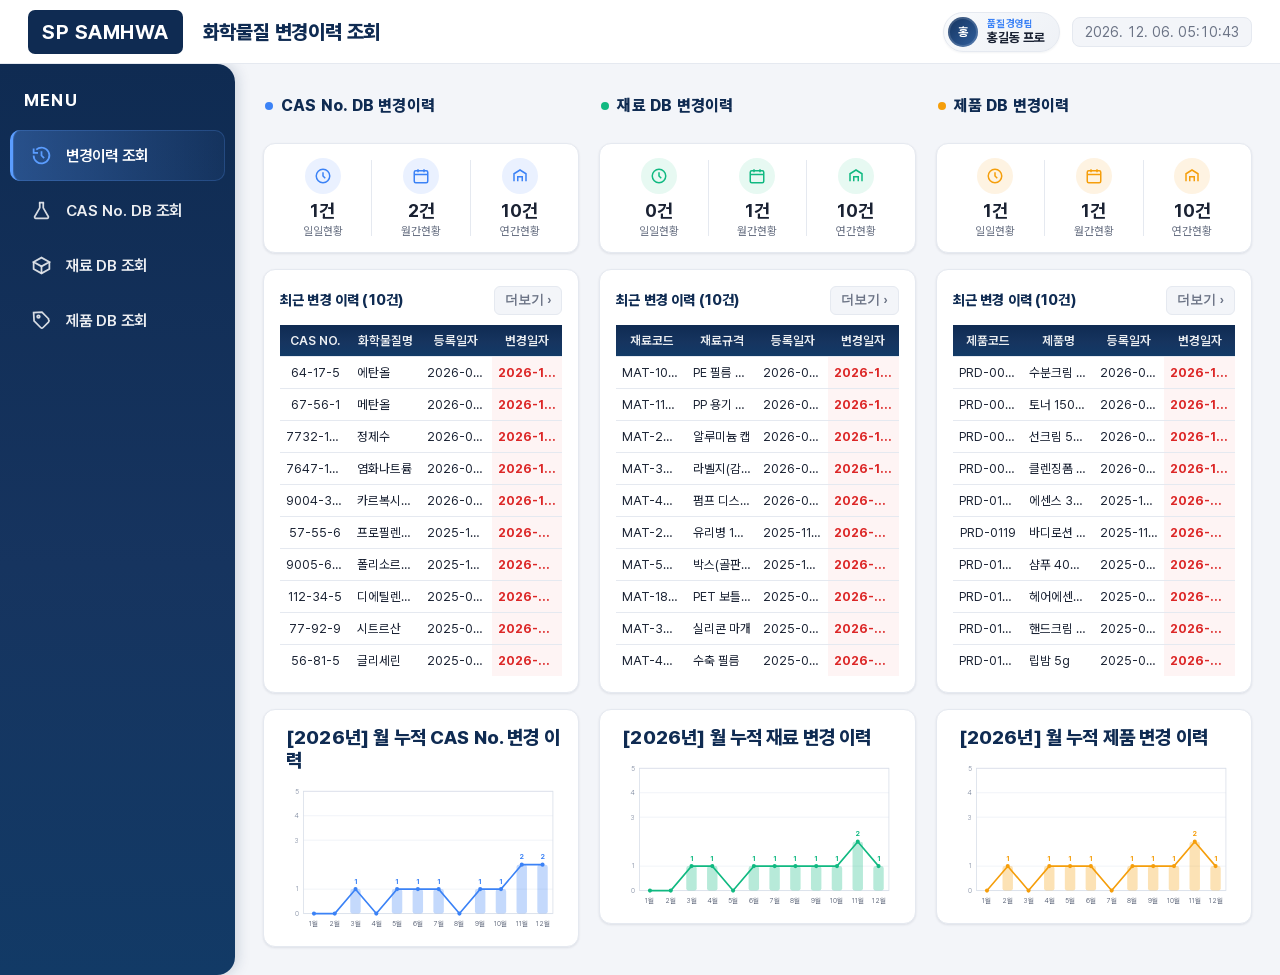
==== commit 718af103: "Apply Pretendard font (self-hosted) and elevate title typography Self-host Pretendard Variable woff2" ====
--- a/1페이지_메인대시보드.html
+++ b/1페이지_메인대시보드.html
@@ -4,7 +4,7 @@
 <meta charset="UTF-8">
 <meta name="viewport" content="width=device-width, initial-scale=1.0">
 <title>화학물질 변경이력 조회</title>
-<link rel="stylesheet" href="common.css?v=20260918b">
+<link rel="stylesheet" href="common.css?v=20260918d">
 </head>
 <body>
   <div class="app-shell">
@@ -55,7 +55,7 @@
     </div>
   </div>
 
-  <script src="common.js?v=20260918b"></script>
+  <script src="common.js?v=20260918d"></script>
   <script>
     // ---------- Mock 데이터 (변경일자는 오늘 기준 상대일수로 생성 → 실행할 때마다 카운팅이 실제로 동작) ----------
     const DB_TYPES = [
--- a/common.css
+++ b/common.css
@@ -1,3 +1,11 @@
+@font-face {
+  font-family: 'Pretendard Variable';
+  font-weight: 45 920;
+  font-style: normal;
+  font-display: swap;
+  src: url('fonts/PretendardVariable.woff2') format('woff2-variations');
+}
+
 :root {
   --bg: #f3f5f9;
   --surface: #ffffff;
@@ -19,7 +27,7 @@
   margin: 0;
   background: var(--bg);
   color: var(--text);
-  font-family: "Segoe UI", "Malgun Gothic", -apple-system, BlinkMacSystemFont, sans-serif;
+  font-family: "Pretendard Variable", "Pretendard", "Segoe UI", "Malgun Gothic", -apple-system, BlinkMacSystemFont, sans-serif;
 }
 
 .app-shell {
@@ -59,7 +67,7 @@
   letter-spacing: 0.5px;
 }
 
-.page-title { font-size: 19px; font-weight: 700; color: var(--text); }
+.page-title { font-size: 20px; font-weight: 800; color: #0f2b52; letter-spacing: -0.2px; }
 
 .header-right { display: flex; align-items: center; gap: 12px; }
 
@@ -179,9 +187,11 @@
 .db-column { display: flex; flex-direction: column; gap: 16px; }
 
 .column-title {
-  font-size: 15px;
-  font-weight: 700;
-  margin: 4px 2px;
+  font-size: 16px;
+  font-weight: 800;
+  letter-spacing: 0.2px;
+  color: #0f2b52;
+  margin: 4px 2px 12px;
   display: flex;
   align-items: center;
   gap: 8px;
@@ -235,7 +245,7 @@
 }
 
 .card-header { display: flex; align-items: center; justify-content: space-between; margin-bottom: 10px; }
-.card-header h3 { font-size: 14px; margin: 0; font-weight: 700; }
+.card-header h3 { font-size: 14px; margin: 0; font-weight: 800; letter-spacing: 0.15px; color: #0f2b52; }
 .chart-card .card-header h3 { font-size: 19px; margin-left: 6px; }
 .result-card .card-header h3 { font-size: 22px; }
 
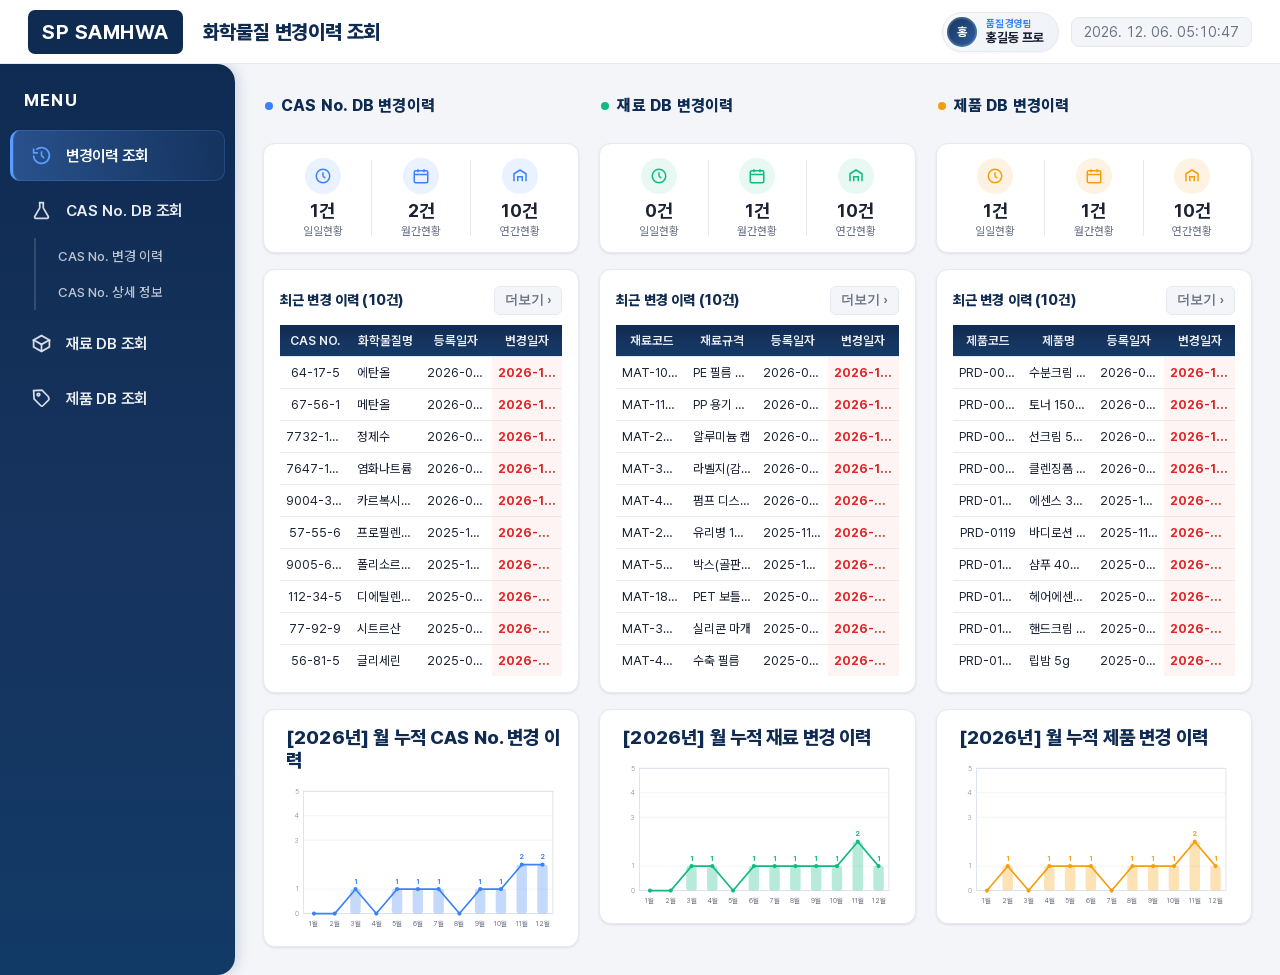
==== commit 9059974a: "Add submenu under CAS No. DB 조회: 변경 이력 / 상세 정보 Nest the existing CAS No. lookup page under a new "CA" ====
--- a/1페이지_메인대시보드.html
+++ b/1페이지_메인대시보드.html
@@ -4,7 +4,7 @@
 <meta charset="UTF-8">
 <meta name="viewport" content="width=device-width, initial-scale=1.0">
 <title>화학물질 변경이력 조회</title>
-<link rel="stylesheet" href="common.css?v=20260918d">
+<link rel="stylesheet" href="common.css?v=20260918e">
 </head>
 <body>
   <div class="app-shell">
@@ -41,6 +41,10 @@
         <a href="2페이지_CASNo_DB조회.html">
           <span class="nav-icon"><svg viewBox="0 0 24 24" fill="none" stroke="currentColor" stroke-width="2"><path d="M9 3h6"/><path d="M10 3v6l-5.5 9.5A1.5 1.5 0 0 0 5.8 21h12.4a1.5 1.5 0 0 0 1.3-2.5L14 9V3"/></svg></span>CAS No. DB 조회
         </a>
+        <div class="submenu">
+          <a href="2페이지_CASNo_DB조회.html">CAS No. 변경 이력</a>
+          <a href="#" class="coming-soon" data-msg="CAS No. 상세 정보 페이지는 추후 구축 예정입니다.">CAS No. 상세 정보</a>
+        </div>
         <a href="3페이지_재료_DB조회.html">
           <span class="nav-icon"><svg viewBox="0 0 24 24" fill="none" stroke="currentColor" stroke-width="2"><path d="M21 8 12 3 3 8l9 5 9-5Z"/><path d="M3 8v8l9 5 9-5V8"/><path d="M12 13v8"/></svg></span>재료 DB 조회
         </a>
@@ -55,7 +59,7 @@
     </div>
   </div>
 
-  <script src="common.js?v=20260918d"></script>
+  <script src="common.js?v=20260918e"></script>
   <script>
     // ---------- Mock 데이터 (변경일자는 오늘 기준 상대일수로 생성 → 실행할 때마다 카운팅이 실제로 동작) ----------
     const DB_TYPES = [
@@ -258,6 +262,7 @@
     });
 
     wireIconFallbacks();
+    wireComingSoonLinks();
 
     const MORE_BTN_PAGE = { cas: '2페이지_CASNo_DB조회.html', material: '3페이지_재료_DB조회.html', product: '4페이지_제품_DB조회.html' };
     const MORE_BTN_READY = { cas: true, material: false, product: false };
--- a/common.css
+++ b/common.css
@@ -175,6 +175,32 @@
 
 .sidebar a.active .nav-icon { opacity: 1; color: #5b9dff; }
 
+.sidebar .submenu {
+  display: flex;
+  flex-direction: column;
+  margin: -2px 12px 8px 34px;
+  padding-left: 12px;
+  border-left: 2px solid rgba(255, 255, 255, 0.14);
+}
+
+.sidebar .submenu a {
+  padding: 8px 10px;
+  margin: 2px 0;
+  font-size: 13.5px;
+  font-weight: 500;
+  color: rgba(255, 255, 255, 0.72);
+  border-radius: 8px;
+  border-left: none;
+}
+
+.sidebar .submenu a:hover { background: rgba(255, 255, 255, 0.08); color: #fff; }
+
+.sidebar .submenu a.active {
+  color: #fff;
+  font-weight: 700;
+  background: rgba(91, 157, 255, 0.18);
+}
+
 main { flex: 1; padding: 28px; min-width: 0; }
 
 /* ---------- 대시보드(1페이지) 3컬럼 ---------- */
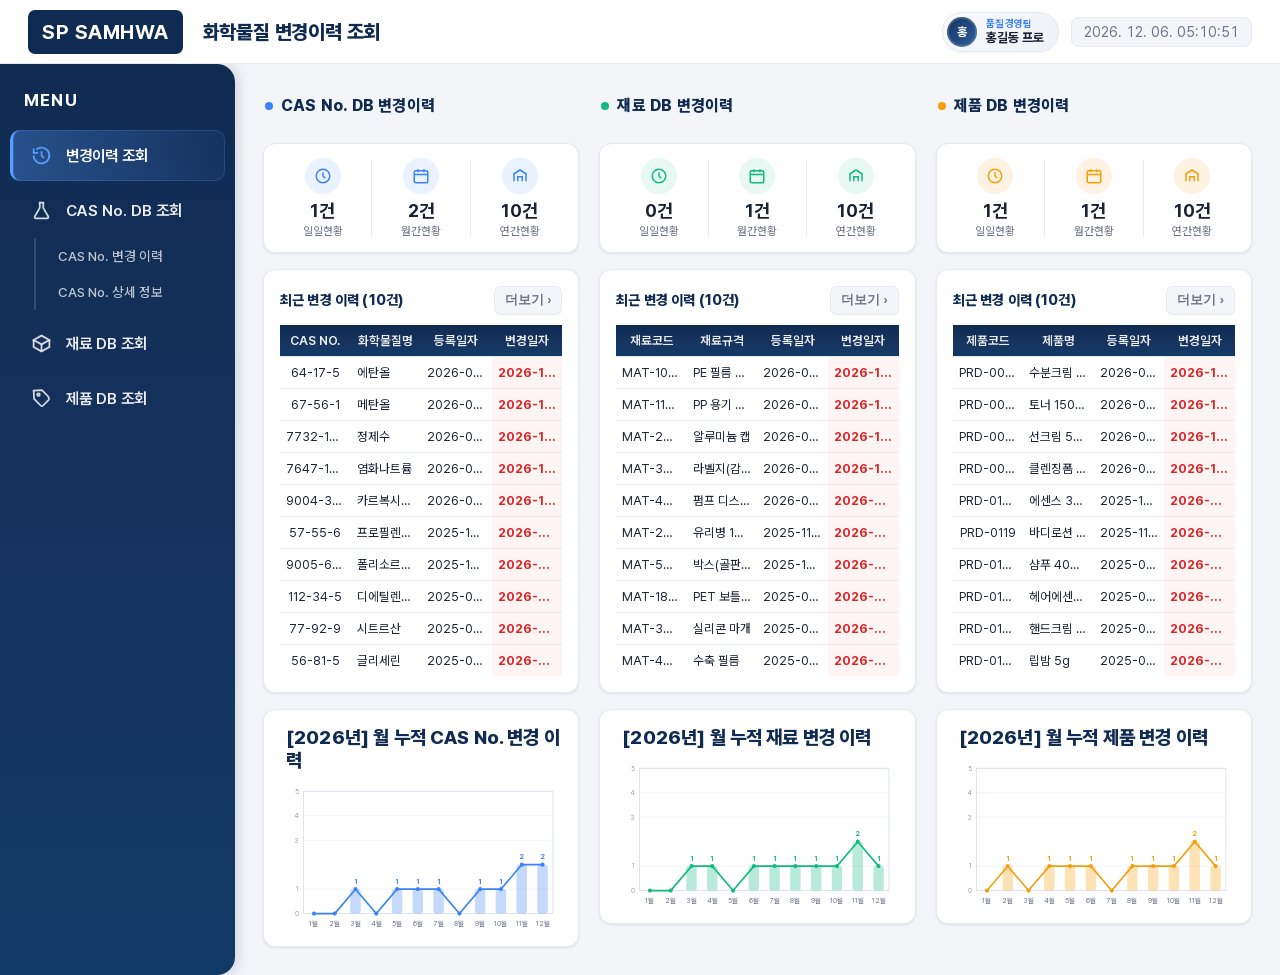
==== commit 5b5997e6: "Add CAS No. 상세 정보 page; fix PIN hash to work over plain HTTP - Replace Web Crypto (crypto.subtle) wi" ====
--- a/1페이지_메인대시보드.html
+++ b/1페이지_메인대시보드.html
@@ -4,7 +4,7 @@
 <meta charset="UTF-8">
 <meta name="viewport" content="width=device-width, initial-scale=1.0">
 <title>화학물질 변경이력 조회</title>
-<link rel="stylesheet" href="common.css?v=20260918e">
+<link rel="stylesheet" href="common.css?v=20260918f">
 </head>
 <body>
   <div class="app-shell">
@@ -43,7 +43,7 @@
         </a>
         <div class="submenu">
           <a href="2페이지_CASNo_DB조회.html">CAS No. 변경 이력</a>
-          <a href="#" class="coming-soon" data-msg="CAS No. 상세 정보 페이지는 추후 구축 예정입니다.">CAS No. 상세 정보</a>
+          <a href="2페이지_CASNo_상세정보.html">CAS No. 상세 정보</a>
         </div>
         <a href="3페이지_재료_DB조회.html">
           <span class="nav-icon"><svg viewBox="0 0 24 24" fill="none" stroke="currentColor" stroke-width="2"><path d="M21 8 12 3 3 8l9 5 9-5Z"/><path d="M3 8v8l9 5 9-5V8"/><path d="M12 13v8"/></svg></span>재료 DB 조회
@@ -59,7 +59,7 @@
     </div>
   </div>
 
-  <script src="common.js?v=20260918e"></script>
+  <script src="common.js?v=20260918f"></script>
   <script>
     // ---------- Mock 데이터 (변경일자는 오늘 기준 상대일수로 생성 → 실행할 때마다 카운팅이 실제로 동작) ----------
     const DB_TYPES = [
--- a/common.css
+++ b/common.css
@@ -475,3 +475,15 @@
 }
 .flag-original { color: var(--cas); background: var(--cas-bg); }
 .flag-changed { color: #dc2626; background: #fde8e8; }
+.badge-o { color: var(--material); background: var(--material-bg); }
+.badge-x { color: var(--text-muted); background: var(--bg); }
+
+.coming-soon-banner {
+  background: var(--surface);
+  border: 1px dashed var(--border);
+  border-radius: 12px;
+  padding: 40px;
+  text-align: center;
+  color: var(--text-muted);
+  font-size: 14px;
+}
